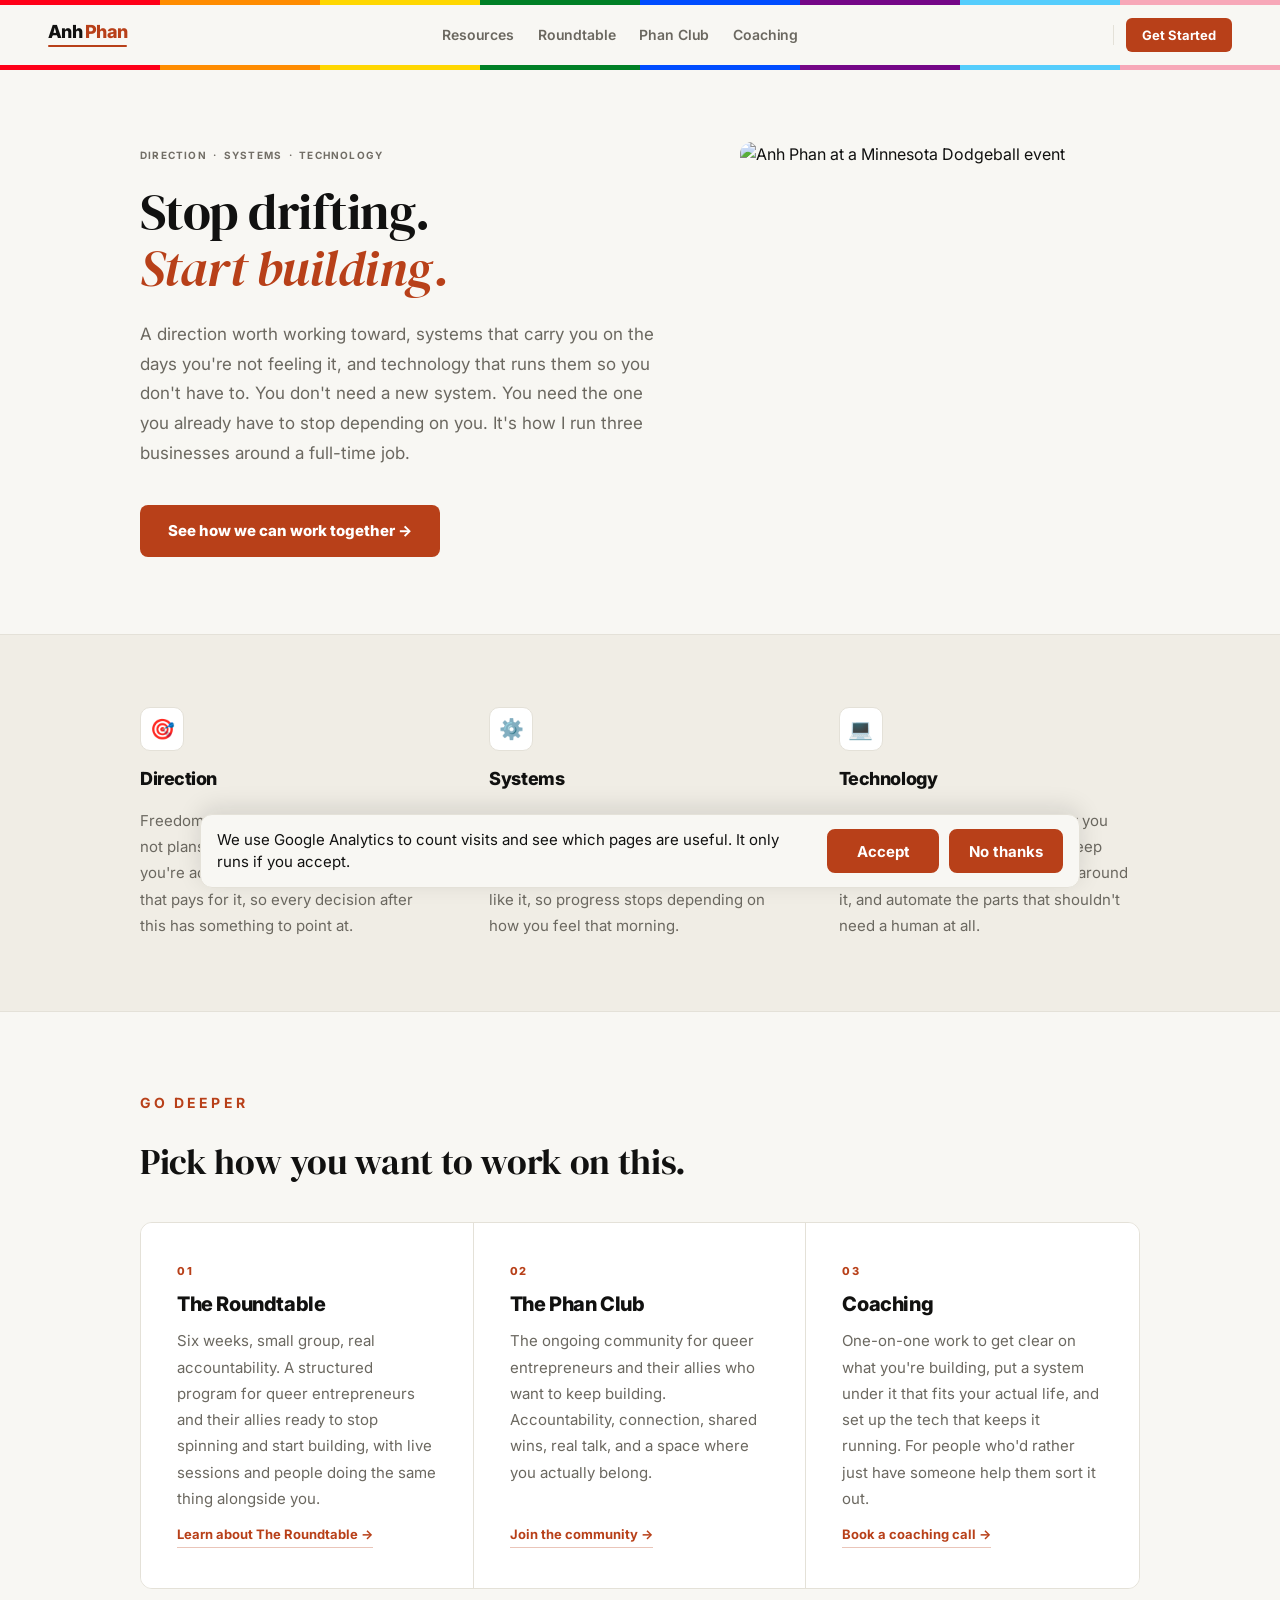
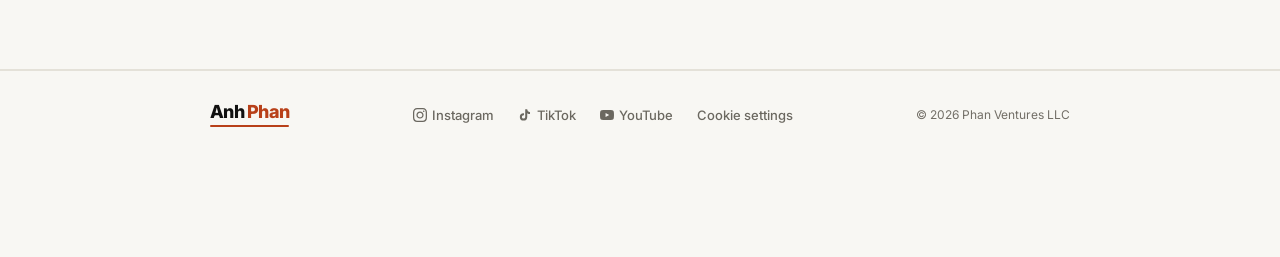
==== index.html @ 06c70fdd "Consent: remove Clarity, load GA4 only after Accept Co-Authored-By: Claude Opus 5.5 <noreply@anthrop" ====
<!DOCTYPE html>
<html lang="en">
<head>
  <meta charset="UTF-8">
  <meta name="viewport" content="width=device-width, initial-scale=1.0">
  <link rel="icon" href="/favicon.ico" sizes="any">
  <link rel="icon" type="image/png" sizes="32x32" href="/favicon-32.png">
  <link rel="icon" type="image/png" sizes="16x16" href="/favicon-16.png">
  <link rel="apple-touch-icon" href="/apple-touch-icon.png">
  <meta name="theme-color" content="#B84019">
  <title>Anh Phan · Direction, Systems & Technology</title>
  <link rel="canonical" href="https://mranhphan.com/">
  <meta name="description" content="Direction, systems, and technology that runs them for you. Not a new system to learn. The one you already have, finally running without you.">
  <link rel="preconnect" href="https://fonts.googleapis.com">
  <link rel="preconnect" href="https://fonts.gstatic.com" crossorigin>
  <link href="https://fonts.googleapis.com/css2?family=DM+Serif+Display:ital@0;1&family=Inter:ital,opsz,wght@0,14..32,400;0,14..32,500;0,14..32,600;0,14..32,700;0,14..32,800;0,14..32,900;1,14..32,400;1,14..32,700;1,14..32,800&display=swap" rel="stylesheet">
  <link rel="stylesheet" href="styles.css">
  <style>
    /* Hero: left-aligned, contained layout */
    .hero {
      padding: 72px 48px;
      text-align: left;
    }

    .hero-inner {
      max-width: 1000px;
      margin: 0 auto;
      display: grid;
      grid-template-columns: 1fr 400px;
      gap: 64px;
      align-items: center;
    }

    .hero-text {
      padding: 0;
      max-width: none;
      margin: 0;
      align-items: flex-start;
    }

    .hero-eyebrow {
      font-size: 10px;
      letter-spacing: 0.12em;
    }

    .hero-photo {
      width: auto;
      height: 420px;
      border-radius: 12px;
      border: none;
      margin: 0;
      overflow: hidden;
    }

    .hero-photo img {
      width: 100%;
      height: 100%;
      object-fit: cover;
      object-position: center top;
      display: block;
    }

    /* Lead section: left-aligned */
    .lead-section { background: #fff; }

    .lead-inner {
      max-width: 1000px;
      text-align: left;
    }

    .lead-inner h2 { margin-bottom: 12px; }

    .lead-form {
      max-width: 480px;
      margin: 0;
    }

    /* Offerings header: left-aligned */
    .preview-header { text-align: left; }

    @media (max-width: 960px) {
      .hero { padding: 52px 32px; }
      .hero-inner { grid-template-columns: 1fr; gap: 0; }
      .hero-photo { height: 320px; border-radius: 8px; order: -1; margin-bottom: 36px; }
    }

    @media (max-width: 640px) {
      .hero { padding: 40px 20px; }
      .hero-photo { height: 240px; }
    }
  </style>
  <!-- Google Analytics 4, loaded only after the visitor clicks Accept (consent.js). -->
  <script src="/consent.js" data-ga-id="G-S2TMKYNY6V" defer></script>
</head>
<body>
  <a class="skip-link" href="#main">Skip to main content</a>

  <div class="site-header">
    <div class="pride-stripe"></div>

  <!-- NAV -->
  <nav>
    <a href="/" class="nav-logo">
      <span class="nav-logo-name">Anh <span class="nav-logo-accent">Phan</span></span>
      <span class="nav-logo-bar"></span>
    </a>
    <input type="checkbox" id="nav-toggle" class="nav-toggle" aria-label="Toggle menu">
      <label for="nav-toggle" class="nav-burger" aria-hidden="true"><span></span><span></span><span></span></label>
      <div class="nav-links">
      <a href="/start-here" class="nav-link">Resources</a>
      <a href="/roundtable" class="nav-link">Roundtable</a>
      <a href="/phan-club" class="nav-link">Phan Club</a>
      <a href="/coaching" class="nav-link">Coaching</a>
    </div>
    <div class="nav-cta-wrapper">
      <div class="nav-divider"></div>
      <a href="#offerings" class="nav-login">Get Started</a>
    </div>
  </nav>
  <div class="pride-stripe"></div>
  </div><!-- /.site-header -->

  <main id="main" tabindex="-1">

  <!-- HERO -->
  <div class="hero" id="top">
    <div class="hero-inner">
      <div class="hero-text">
        <div class="hero-eyebrow">Direction &nbsp;·&nbsp; Systems &nbsp;·&nbsp; Technology</div>
        <h1 class="hero-belief">Stop drifting.<br><em>Start building.</em></h1>
        <p class="hero-sub">A direction worth working toward, systems that carry you on the days you're not feeling it, and technology that runs them so you don't have to. You don't need a new system. You need the one you already have to stop depending on you. It's how I run three businesses around a full-time job.</p>
        <a href="#offerings" class="hero-cta">See how we can work together →</a>
      </div>
      <div class="hero-photo">
        <img src="images/happyanh.jpg" alt="Anh Phan at a Minnesota Dodgeball event">
      </div>
    </div>
  </div>

  <!-- THREE PILLARS -->
  <div class="pillars-section">
    <div class="pillars-inner">
      <div class="pillar">
        <div class="pillar-icon">🎯</div>
        <h2>Direction</h2>
        <p>Freedom and fulfillment are outcomes, not plans. We start by naming the life you're actually building and the number that pays for it, so every decision after this has something to point at.</p>
      </div>
      <div class="pillar">
        <div class="pillar-icon">⚙️</div>
        <h2>Systems</h2>
        <p>Motivation is a bad engine. We build the routines, workflows, and tools that keep the plan moving on the days you don't feel like it, so progress stops depending on how you feel that morning.</p>
      </div>
      <div class="pillar">
        <div class="pillar-icon">💻</div>
        <h2>Technology</h2>
        <p>Technology should serve the way you already work, not replace it. We keep what's working, cut the tool bloat around it, and automate the parts that shouldn't need a human at all.</p>
      </div>
    </div>
  </div>

  <!-- LEAD MAGNET — REMOVED 2026-09-20 (security audit).
       The form here posted to action="#" with no JS handler, so on GitHub Pages
       every address submitted was silently discarded, under copy promising
       "Free. No spam. Unsubscribe any time." Worse, the guide it offered was
       never written: no PDF, no draft, nothing in the repo.

       Wiring it to VBOUT would have collected real addresses for something that
       cannot be sent. Same rule as never shipping a live Buy button before the
       product is deliverable.

       To bring it back once the guide exists: restore this block with a real
       VBOUT form action, and repoint the hero CTA above and start-here.html's
       interim CTA back at #system. The .lead-* CSS is left in styles.css for
       exactly that. -->

  <!-- OFFERINGS PREVIEW -->
  <div class="preview-section" id="offerings">
    <div class="preview-inner">
      <div class="preview-header">
        <span class="section-label">Go Deeper</span>
        <h2>Pick how you want to work on this.</h2>
      </div>
      <div class="preview-grid">

        <div class="preview-card">
          <span class="preview-num">01</span>
          <h3>The Roundtable</h3>
          <p>Six weeks, small group, real accountability. A structured program for queer entrepreneurs and their allies ready to stop spinning and start building, with live sessions and people doing the same thing alongside you.</p>
          <a href="/roundtable" class="preview-link">Learn about The Roundtable →</a>
        </div>

        <div class="preview-card">
          <span class="preview-num">02</span>
          <h3>The Phan Club</h3>
          <p>The ongoing community for queer entrepreneurs and their allies who want to keep building. Accountability, connection, shared wins, real talk, and a space where you actually belong.</p>
          <a href="/phan-club" class="preview-link">Join the community →</a>
        </div>

        <div class="preview-card">
          <span class="preview-num">03</span>
          <h3>Coaching</h3>
          <p>One-on-one work to get clear on what you're building, put a system under it that fits your actual life, and set up the tech that keeps it running. For people who'd rather just have someone help them sort it out.</p>
          <a href="/coaching" class="preview-link">Book a coaching call →</a>
        </div>

      </div>
    </div>
  </div>

  <!-- FOOTER -->
  </main>

  <footer>
    <div class="footer-inner">
      <a href="/" class="footer-logo nav-logo">
        <span class="nav-logo-name">Anh <span class="nav-logo-accent">Phan</span></span>
        <span class="nav-logo-bar"></span>
      </a>
      <div class="footer-links">
        <a href="https://www.instagram.com/mr_anhphan" target="_blank" class="footer-social">
          <svg viewBox="0 0 24 24" fill="currentColor" width="16" height="16"><path d="M12 2.163c3.204 0 3.584.012 4.85.07 3.252.148 4.771 1.691 4.919 4.919.058 1.265.069 1.645.069 4.849 0 3.205-.012 3.584-.069 4.849-.149 3.225-1.664 4.771-4.919 4.919-1.266.058-1.644.07-4.85.07-3.204 0-3.584-.012-4.849-.07-3.26-.149-4.771-1.699-4.919-4.92-.058-1.265-.07-1.644-.07-4.849 0-3.204.013-3.583.07-4.849.149-3.227 1.664-4.771 4.919-4.919 1.266-.057 1.645-.069 4.849-.069zm0-2.163c-3.259 0-3.667.014-4.947.072-4.358.2-6.78 2.618-6.98 6.98-.059 1.281-.073 1.689-.073 4.948 0 3.259.014 3.668.072 4.948.2 4.358 2.618 6.78 6.98 6.98 1.281.058 1.689.072 4.948.072 3.259 0 3.668-.014 4.948-.072 4.354-.2 6.782-2.618 6.979-6.98.059-1.28.073-1.689.073-4.948 0-3.259-.014-3.667-.072-4.947-.196-4.354-2.617-6.78-6.979-6.98-1.281-.059-1.69-.073-4.949-.073zm0 5.838c-3.403 0-6.162 2.759-6.162 6.162s2.759 6.163 6.162 6.163 6.162-2.759 6.162-6.163c0-3.403-2.759-6.162-6.162-6.162zm0 10.162c-2.209 0-4-1.79-4-4 0-2.209 1.791-4 4-4s4 1.791 4 4c0 2.21-1.791 4-4 4zm6.406-11.845c-.796 0-1.441.645-1.441 1.44s.645 1.44 1.441 1.44c.795 0 1.439-.645 1.439-1.44s-.644-1.44-1.439-1.44z"/></svg>
          Instagram
        </a>
        <a href="https://www.tiktok.com/@mr_anhphan" target="_blank" class="footer-social">
          <svg viewBox="0 0 24 24" fill="currentColor" width="16" height="16"><path d="M19.59 6.69a4.83 4.83 0 0 1-3.77-4.25V2h-3.45v13.67a2.89 2.89 0 0 1-2.88 2.5 2.89 2.89 0 0 1-2.89-2.89 2.89 2.89 0 0 1 2.89-2.89c.28 0 .54.04.79.1V9.01a6.27 6.27 0 0 0-.79-.05 6.34 6.34 0 0 0-6.34 6.34 6.34 6.34 0 0 0 6.34 6.34 6.34 6.34 0 0 0 6.33-6.34V8.95a8.16 8.16 0 0 0 4.77 1.52V7.02a4.85 4.85 0 0 1-1-.33z"/></svg>
          TikTok
        </a>
        <a href="https://www.youtube.com/@mr_anhphan" target="_blank" class="footer-social">
          <svg viewBox="0 0 24 24" fill="currentColor" width="16" height="16"><path d="M23.498 6.186a3.016 3.016 0 0 0-2.122-2.136C19.505 3.545 12 3.545 12 3.545s-7.505 0-9.377.505A3.017 3.017 0 0 0 .502 6.186C0 8.07 0 12 0 12s0 3.93.502 5.814a3.016 3.016 0 0 0 2.122 2.136c1.871.505 9.376.505 9.376.505s7.505 0 9.377-.505a3.015 3.015 0 0 0 2.122-2.136C24 15.93 24 12 24 12s0-3.93-.502-5.814zM9.545 15.568V8.432L15.818 12l-6.273 3.568z"/></svg>
          YouTube
        </a>
        <button type="button" class="footer-social cookie-link" data-pv-cookie-settings hidden>Cookie settings</button>
      </div>
      <div class="footer-copy">&copy; 2026 Phan Ventures LLC</div>
    </div>
  </footer>

</body>
</html>
---- styles.css ----
*, *::before, *::after { box-sizing: border-box; margin: 0; padding: 0; }
html { scroll-behavior: smooth; }

:root {
  /* ── Primary — Orange Red ── */
  --fire-tint:   #F9D5C8;
  --fire-light:  #F4A989;
  --accent:      #B84019;  /* Fire — primary accent. Darkened from #E04E1F,
                             which was 3.71:1 as text and 3.98:1 behind white. */
  --fire-dark:   #B03A12;
  /* ── Secondary — Deep Navy ── */
  --navy-tint:   #D0D9EA;
  --navy-pale:   #7A9CC8;
  --navy-mid:    #2D4070;
  --navy:        #1B2A4A;
  --navy-deep:   #0F1A2E;
  /* ── Neutrals ── */
  --text:        #111110;  /* Ink */
  --charcoal:    #2A2928;
  --text-muted:  #6B6860;  /* Dusk */
  --text-light:  #726E66;  /* Fog. Darkened from #9C9890, which was 2.68:1 on
                             the canvas and 2.87:1 on white. Still lighter than
                             --text-muted, so the tonal steps survive. */
  --border:      #E4E1D8;  /* Parchment */
  --linen:       #F0EDE5;
  --bg:          #F8F7F3;  /* Canvas */
  /* ── Dark mode ── */
  --dark-bg:     #0F0F0E;
  --dark-card:   #1A1A19;
  --dark-raised: #242422;
  --dark-border: #2E2E2C;
  /* ── Pride ── */
  --pride-gradient: linear-gradient(
    to right,
    #FF0018 0%,    #FF0018 12.5%,
    #FF8C00 12.5%, #FF8C00 25%,
    #FFD700 25%,   #FFD700 37.5%,
    #008026 37.5%, #008026 50%,
    #004DFF 50%,   #004DFF 62.5%,
    #750787 62.5%, #750787 75%,
    #55CDFC 75%,   #55CDFC 87.5%,
    #F7A8B8 87.5%, #F7A8B8 100%
  );
}

body {
  font-family: 'Inter', sans-serif;
  background: var(--bg);
  color: var(--text);
  line-height: 1.6;
  -webkit-font-smoothing: antialiased;
}

h1, h2 { font-family: 'DM Serif Display', serif; font-weight: 400; }

a { color: inherit; text-decoration: none; }
img { display: block; max-width: 100%; }

/* ── PRIDE STRIPE ── */
.pride-stripe { height: 5px; background: var(--pride-gradient); }

/* ── SITE HEADER ── */
.site-header {
  position: fixed;
  top: 0;
  left: 0;
  right: 0;
  z-index: 100;
  background: var(--bg);
}

/* ── NAV ── */
nav {
  display: flex;
  align-items: center;
  justify-content: space-between;
  padding: 0 48px;
  height: 60px;
  background: var(--bg);
}

body { padding-top: 70px; }

.nav-logo {
  display: flex;
  flex-direction: column;
  align-items: flex-start;
  line-height: 1;
  gap: 0;
}
.nav-logo-name {
  font-size: 18px;
  font-weight: 800;
  letter-spacing: -0.04em;
  font-family: 'Inter', sans-serif;
}
.nav-logo-accent { color: var(--accent); }
.nav-logo-bar {
  display: block;
  height: 2px;
  width: 100%;
  background: var(--accent);
  border-radius: 1px;
  margin-top: 4px;
}

.nav-links {
  display: flex;
  align-items: center;
  gap: 24px;
}

.nav-link {
  font-size: 14px;
  font-weight: 600;
  color: var(--text-muted);
  transition: color 0.2s;
  letter-spacing: -0.01em;
}
.nav-link:hover { color: var(--text); }

.nav-divider { width: 1px; height: 20px; background: var(--border); }

.nav-login {
  font-size: 13px;
  font-weight: 700;
  color: #fff;
  background: var(--accent);
  padding: 7px 16px;
  border-radius: 6px;
  transition: opacity 0.2s;
}
.nav-login:hover { opacity: 0.88; }

.nav-cta-wrapper { display: flex; align-items: center; gap: 12px; }

/* ── HERO (HOMEPAGE) ── */
.hero {
  padding: 80px 48px 88px;
  border-bottom: 1px solid var(--border);
  background: var(--bg);
  text-align: center;
}

.hero-text {
  max-width: 680px;
  margin: 0 auto;
  display: flex;
  flex-direction: column;
  align-items: center;
}

.hero-photo {
  width: 160px;
  height: 160px;
  border-radius: 50%;
  overflow: hidden;
  margin: 0 auto 36px;
  border: 3px solid var(--border);
}

.hero-photo img {
  width: 100%;
  height: 100%;
  object-fit: cover;
  object-position: center top;
  display: block;
}

.hero-eyebrow {
  font-size: 12px;
  font-weight: 700;
  letter-spacing: 0.18em;
  text-transform: uppercase;
  color: var(--text-light);
  margin-bottom: 20px;
}

.hero-belief {
  font-family: 'DM Serif Display', serif;
  font-size: clamp(32px, 4vw, 54px);
  font-weight: 400;
  letter-spacing: -0.01em;
  line-height: 1.1;
  margin-bottom: 24px;
  color: var(--text);
}

.hero-belief em {
  font-style: italic;
  color: var(--accent);
}

.hero-sub {
  font-size: 17px;
  color: var(--text-muted);
  line-height: 1.75;
  margin-bottom: 36px;
}

.hero-cta {
  display: inline-flex;
  align-items: center;
  background: var(--accent);
  color: #fff;
  font-family: 'Inter', sans-serif;
  font-size: 15px;
  font-weight: 800;
  padding: 14px 28px;
  border-radius: 8px;
  transition: opacity 0.2s;
  width: fit-content;
}
.hero-cta:hover { opacity: 0.88; }

/* ── STORY MICRO ── */
.story-micro {
  padding: 48px 48px;
  border-bottom: 1px solid var(--border);
  background: var(--bg);
}

.story-micro-inner {
  max-width: 680px;
  margin: 0 auto;
  text-align: center;
}

.story-micro-inner p {
  font-size: 17px;
  color: var(--text-muted);
  line-height: 1.8;
}

.story-micro-inner em { font-style: italic; color: var(--text); }

/* ── LEAD MAGNET ── */
.lead-section {
  padding: 80px 48px;
  background: #fff;
  border-bottom: 1px solid var(--border);
}

.lead-inner {
  max-width: 640px;
  margin: 0 auto;
  text-align: center;
}

.lead-inner .section-label { margin-bottom: 20px; }

.lead-inner h2 {
  font-family: 'DM Serif Display', serif;
  font-size: clamp(28px, 3vw, 42px);
  font-weight: 400;
  letter-spacing: -0.01em;
  line-height: 1.1;
  margin-bottom: 16px;
}

.lead-inner .lead-sub {
  font-size: 16px;
  color: var(--text-muted);
  line-height: 1.75;
  margin-bottom: 32px;
}

.lead-form {
  display: flex;
  gap: 8px;
  max-width: 480px;
  margin: 0 auto;
}

.lead-form input[type="email"] {
  flex: 1;
  font-family: 'Inter', sans-serif;
  font-size: 15px;
  font-weight: 500;
  color: var(--text);
  background: var(--bg);
  border: 1.5px solid var(--border);
  border-radius: 8px;
  padding: 12px 16px;
  outline: none;
  transition: border-color 0.2s;
}
.lead-form input[type="email"]::placeholder { color: var(--text-light); }
.lead-form input[type="email"]:focus { border-color: var(--accent); }

.lead-form button {
  font-family: 'Inter', sans-serif;
  font-size: 14px;
  font-weight: 800;
  color: #fff;
  background: var(--accent);
  border: none;
  border-radius: 8px;
  padding: 12px 20px;
  cursor: pointer;
  white-space: nowrap;
  transition: opacity 0.2s;
}
.lead-form button:hover { opacity: 0.88; }

.lead-note {
  font-size: 12px;
  color: var(--text-light);
  margin-top: 12px;
}

/* ── OFFERINGS PREVIEW ── */
.preview-section {
  padding: 80px 48px;
  border-bottom: 1px solid var(--border);
  background: var(--bg);
}

.preview-inner { max-width: 1000px; margin: 0 auto; }

.preview-header { margin-bottom: 40px; text-align: center; }

.preview-header h2 {
  font-family: 'DM Serif Display', serif;
  font-size: clamp(26px, 2.8vw, 38px);
  font-weight: 400;
  letter-spacing: -0.01em;
  line-height: 1.1;
}

.preview-grid {
  display: grid;
  grid-template-columns: 1fr 1fr 1fr;
  border: 1px solid var(--border);
  border-radius: 12px;
  overflow: hidden;
}

.preview-card {
  padding: 40px 36px;
  border-right: 1px solid var(--border);
  display: flex;
  flex-direction: column;
  gap: 12px;
  background: #fff;
}

.preview-card:last-child { border-right: none; }

.preview-num {
  font-size: 11px;
  font-weight: 800;
  color: var(--accent);
  letter-spacing: 0.15em;
  text-transform: uppercase;
}

.preview-card h3 {
  font-size: 20px;
  font-weight: 800;
  letter-spacing: -0.02em;
  line-height: 1.2;
}

.preview-card p {
  font-size: 15px;
  color: var(--text-muted);
  line-height: 1.75;
  flex: 1;
}

.preview-link {
  display: inline-block;
  font-size: 13px;
  font-weight: 700;
  color: var(--accent);
  border-bottom: 1px solid rgba(184, 64, 25, 0.3);
  padding-bottom: 2px;
  width: fit-content;
  transition: opacity 0.2s;
}
.preview-link:hover { opacity: 0.75; }

/* ── PILLARS ── */
.pillars-section {
  padding: 72px 48px;
  background: var(--linen);
  border-bottom: 1px solid var(--border);
}

.pillars-inner {
  max-width: 1000px;
  margin: 0 auto;
  display: grid;
  grid-template-columns: 1fr 1fr 1fr;
  gap: 48px;
}

.pillar { display: flex; flex-direction: column; gap: 14px; }

.pillar-icon {
  width: 44px;
  height: 44px;
  border-radius: 10px;
  background: #fff;
  border: 1px solid var(--border);
  display: flex;
  align-items: center;
  justify-content: center;
  font-size: 20px;
  flex-shrink: 0;
}

.pillar h2 {
  font-family: 'Inter', sans-serif;
  font-size: 18px;
  font-weight: 800;
  letter-spacing: -0.025em;
  color: var(--text);
}

.pillar p {
  font-size: 15px;
  color: var(--text-muted);
  line-height: 1.75;
}

/* ── STATS STRIP ── */
.story-stats {
  border-top: 1px solid var(--border);
  display: grid;
  grid-template-columns: repeat(4, 1fr);
}

.story-stat {
  padding: 48px 40px;
  border-right: 1px solid var(--border);
}

.story-stat:last-child { border-right: none; }

.section-label {
  font-size: 14px;
  font-weight: 700;
  letter-spacing: 0.22em;
  text-transform: uppercase;
  color: var(--accent);
  margin-bottom: 28px;
  display: block;
}

.story-text h2 {
  font-size: clamp(26px, 3vw, 36px);
  font-weight: 900;
  letter-spacing: -0.03em;
  line-height: 1.1;
  margin-bottom: 24px;
}

.story-text p {
  font-size: 16px;
  color: var(--text-muted);
  line-height: 1.75;
  margin-bottom: 12px;
}

.story-text p:last-of-type { margin-bottom: 0; }
.story-text em { font-style: italic; color: var(--text); }

.fact-num {
  font-size: 48px;
  font-weight: 900;
  letter-spacing: -0.05em;
  line-height: 1;
  color: var(--text);
}

.fact-label {
  font-size: 13px;
  color: var(--text-muted);
  font-weight: 500;
  line-height: 1.4;
  max-width: 200px;
  margin-top: 6px;
}


/* ── FOOTER ── */
footer { border-top: 1px solid var(--border); padding: 32px 48px; }

.footer-inner {
  max-width: 860px;
  margin: 0 auto;
  display: flex;
  align-items: center;
  justify-content: space-between;
  gap: 20px;
  flex-wrap: wrap;
}

.footer-logo { font-size: 18px; font-weight: 900; letter-spacing: -0.025em; }

.footer-links { display: flex; gap: 24px; flex-wrap: wrap; align-items: center; }

.footer-links a {
  display: flex;
  align-items: center;
  gap: 5px;
  font-size: 13px;
  color: var(--text-muted);
  font-weight: 500;
  transition: color 0.2s;
}
.footer-links a:hover { color: var(--text); }
.footer-links svg { width: 14px; height: 14px; flex-shrink: 0; }

.footer-copy { font-size: 12px; color: var(--text-light); }

.footer-social {
  display: inline-flex;
  align-items: center;
  gap: 6px;
  font-size: 13px;
  color: var(--text-muted);
  font-weight: 500;
  transition: color 0.2s;
}
.footer-social:hover { color: var(--text); }
.cookie-link { background: none; border: 0; padding: 0; font: inherit; font-size: 13px; font-weight: 500; color: var(--text-muted); cursor: pointer; }
.cookie-link[hidden] { display: none; }
.cookie-link:hover { color: var(--text); }
.cookie-link:focus-visible { outline: 3px solid var(--accent); outline-offset: 3px; border-radius: 3px; }

/* ── RESPONSIVE ── */
@media (max-width: 1080px) {
}

@media (max-width: 960px) {
  .story-stats { grid-template-columns: 1fr 1fr; }
  .story-stat { border-right: none; border-bottom: 1px solid var(--border); }

  .hero { padding: 60px 32px 68px; }
  .story-micro { padding: 40px 32px; }
  .lead-section { padding: 60px 24px; }
  .preview-section { padding: 60px 24px; }
  .preview-grid { grid-template-columns: 1fr; }
  .preview-card { border-right: none; border-bottom: 1px solid var(--border); }
  .preview-card:last-child { border-bottom: none; }
  .pillars-section { padding: 56px 32px; }
  .pillars-inner { grid-template-columns: 1fr; gap: 32px; }

  nav { padding: 0 24px; }
  .nav-links { gap: 20px; }
  footer { padding: 28px 24px; }
}

@media (max-width: 640px) {
  nav { padding: 0 20px; }
  .nav-links { gap: 14px; }
  .nav-link { font-size: 13px; }

  .story-stats { grid-template-columns: 1fr 1fr; }
  .story-stat { padding: 32px 20px; }

  .hero { padding: 52px 20px 60px; }
  .hero-belief { font-size: 26px; }
  .story-micro { padding: 32px 20px; }
  .lead-section { padding: 52px 20px; }
  .lead-form { flex-direction: column; }
  .lead-form button { width: 100%; }
  .preview-section { padding: 52px 20px; }
  .preview-card { padding: 32px 24px; }

  footer { padding: 28px 20px; }
  .footer-inner { flex-direction: column; align-items: flex-start; gap: 16px; }
  .footer-social-label { display: none; }
  .footer-links { gap: 16px; }
}

@media (max-width: 400px) {
  .fact-num { font-size: 36px; }
}

/* ── MOBILE NAV (CSS-only hamburger) ── */
.nav-toggle { position: absolute; opacity: 0; width: 0; height: 0; pointer-events: none; }
.nav-burger { display: none; }

@media (max-width: 768px) {
  nav { position: relative; gap: 12px; }
  .nav-logo { margin-right: auto; }

  .nav-burger {
    display: flex;
    flex-direction: column;
    justify-content: center;
    gap: 5px;
    width: 30px;
    height: 30px;
    order: 3;
    cursor: pointer;
    flex: none;
  }
  .nav-burger span {
    display: block;
    width: 22px;
    height: 2px;
    background: var(--text);
    border-radius: 2px;
    transition: transform 0.2s ease, opacity 0.2s ease;
  }
  .nav-toggle:checked ~ .nav-burger span:nth-child(1) { transform: translateY(7px) rotate(45deg); }
  .nav-toggle:checked ~ .nav-burger span:nth-child(2) { opacity: 0; }
  .nav-toggle:checked ~ .nav-burger span:nth-child(3) { transform: translateY(-7px) rotate(-45deg); }

  .nav-cta-wrapper { order: 2; }
  .nav-divider { display: none; }

  .nav-links {
    position: absolute;
    top: 100%;
    left: 0;
    right: 0;
    flex-direction: column;
    align-items: stretch;
    gap: 0;
    background: var(--bg);
    border-bottom: 1px solid var(--border);
    box-shadow: 0 10px 24px rgba(0, 0, 0, 0.08);
    padding: 4px 0;
    display: none;
  }
  .nav-toggle:checked ~ .nav-links { display: flex; }
  .nav-links .nav-link {
    padding: 14px 24px;
    font-size: 15px;
    color: var(--text);
    border-bottom: 1px solid var(--border);
  }
  .nav-links .nav-link:last-child { border-bottom: none; }
}

/* Accessibility: skip link and focus visibility.
   The skip link is the first tab stop and is offscreen until focused.
   White on --navy is 14.22:1. */
.skip-link {
  position: absolute;
  left: -9999px;
  top: 0;
  z-index: 9999;
  background: var(--navy);
  color: #fff;
  font-family: 'Inter', sans-serif;
  font-size: 14px;
  font-weight: 700;
  padding: 12px 20px;
  border-radius: 0 0 8px 0;
  text-decoration: none;
}
.skip-link:focus {
  left: 0;
}
main:focus { outline: none; }

/* .nav-toggle is a 0x0 opacity:0 checkbox, so its own focus ring has nothing
   to draw on. Put the ring on the visible burger instead. */
.nav-toggle:focus-visible + .nav-burger {
  outline: 3px solid var(--accent);
  outline-offset: 3px;
  border-radius: 3px;
}
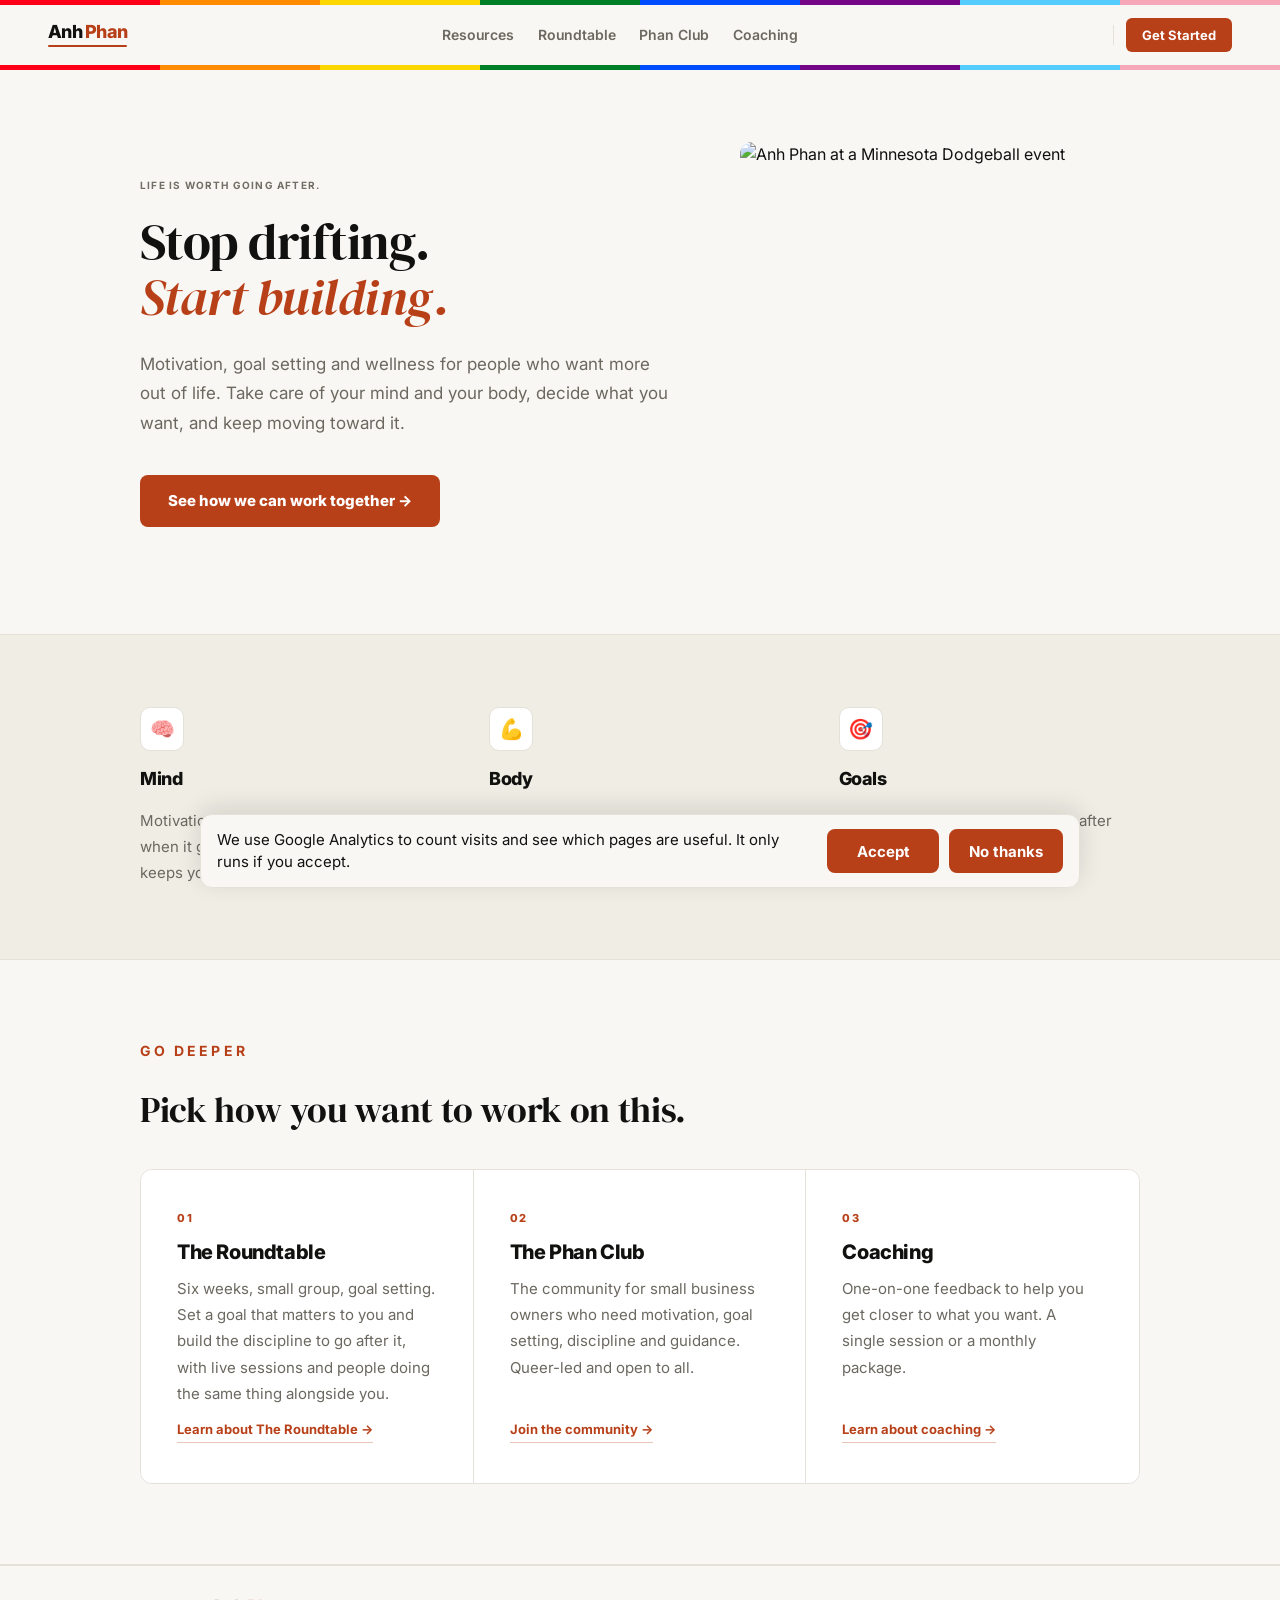
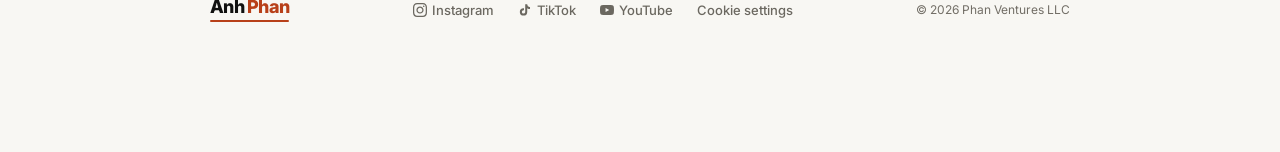
==== commit 9762b377: "Reposition around "Life is worth going after." Mind / Body / Goals replace Direction / Systems / Tec" ====
--- a/index.html
+++ b/index.html
@@ -8,9 +8,9 @@
   <link rel="icon" type="image/png" sizes="16x16" href="/favicon-16.png">
   <link rel="apple-touch-icon" href="/apple-touch-icon.png">
   <meta name="theme-color" content="#B84019">
-  <title>Anh Phan · Direction, Systems & Technology</title>
+  <title>Anh Phan · Life is worth going after</title>
   <link rel="canonical" href="https://mranhphan.com/">
-  <meta name="description" content="Direction, systems, and technology that runs them for you. Not a new system to learn. The one you already have, finally running without you.">
+  <meta name="description" content="Motivation, goal setting and wellness from Anh Phan. Take care of your mind and body, and go after what you want.">
   <link rel="preconnect" href="https://fonts.googleapis.com">
   <link rel="preconnect" href="https://fonts.gstatic.com" crossorigin>
   <link href="https://fonts.googleapis.com/css2?family=DM+Serif+Display:ital@0;1&family=Inter:ital,opsz,wght@0,14..32,400;0,14..32,500;0,14..32,600;0,14..32,700;0,14..32,800;0,14..32,900;1,14..32,400;1,14..32,700;1,14..32,800&display=swap" rel="stylesheet">
@@ -126,9 +126,9 @@
   <div class="hero" id="top">
     <div class="hero-inner">
       <div class="hero-text">
-        <div class="hero-eyebrow">Direction &nbsp;·&nbsp; Systems &nbsp;·&nbsp; Technology</div>
+        <div class="hero-eyebrow">Life is worth going after.</div>
         <h1 class="hero-belief">Stop drifting.<br><em>Start building.</em></h1>
-        <p class="hero-sub">A direction worth working toward, systems that carry you on the days you're not feeling it, and technology that runs them so you don't have to. You don't need a new system. You need the one you already have to stop depending on you. It's how I run three businesses around a full-time job.</p>
+        <p class="hero-sub">Motivation, goal setting and wellness for people who want more out of life. Take care of your mind and your body, decide what you want, and keep moving toward it.</p>
         <a href="#offerings" class="hero-cta">See how we can work together →</a>
       </div>
       <div class="hero-photo">
@@ -141,19 +141,19 @@
   <div class="pillars-section">
     <div class="pillars-inner">
       <div class="pillar">
+        <div class="pillar-icon">🧠</div>
+        <h2>Mind</h2>
+        <p>Motivation, mindset and staying steady when it gets hard. The inner work that keeps you going.</p>
+      </div>
+      <div class="pillar">
+        <div class="pillar-icon">💪</div>
+        <h2>Body</h2>
+        <p>Training, health and well-being. Being in good shape for the life you want to live.</p>
+      </div>
+      <div class="pillar">
         <div class="pillar-icon">🎯</div>
-        <h2>Direction</h2>
-        <p>Freedom and fulfillment are outcomes, not plans. We start by naming the life you're actually building and the number that pays for it, so every decision after this has something to point at.</p>
-      </div>
-      <div class="pillar">
-        <div class="pillar-icon">⚙️</div>
-        <h2>Systems</h2>
-        <p>Motivation is a bad engine. We build the routines, workflows, and tools that keep the plan moving on the days you don't feel like it, so progress stops depending on how you feel that morning.</p>
-      </div>
-      <div class="pillar">
-        <div class="pillar-icon">💻</div>
-        <h2>Technology</h2>
-        <p>Technology should serve the way you already work, not replace it. We keep what's working, cut the tool bloat around it, and automate the parts that shouldn't need a human at all.</p>
+        <h2>Goals</h2>
+        <p>Goal setting, discipline and going after what you want, one step at a time.</p>
       </div>
     </div>
   </div>
@@ -185,22 +185,22 @@
         <div class="preview-card">
           <span class="preview-num">01</span>
           <h3>The Roundtable</h3>
-          <p>Six weeks, small group, real accountability. A structured program for queer entrepreneurs and their allies ready to stop spinning and start building, with live sessions and people doing the same thing alongside you.</p>
+          <p>Six weeks, small group, goal setting. Set a goal that matters to you and build the discipline to go after it, with live sessions and people doing the same thing alongside you.</p>
           <a href="/roundtable" class="preview-link">Learn about The Roundtable →</a>
         </div>
 
         <div class="preview-card">
           <span class="preview-num">02</span>
           <h3>The Phan Club</h3>
-          <p>The ongoing community for queer entrepreneurs and their allies who want to keep building. Accountability, connection, shared wins, real talk, and a space where you actually belong.</p>
+          <p>The community for small business owners who need motivation, goal setting, discipline and guidance. Queer-led and open to all.</p>
           <a href="/phan-club" class="preview-link">Join the community →</a>
         </div>
 
         <div class="preview-card">
           <span class="preview-num">03</span>
           <h3>Coaching</h3>
-          <p>One-on-one work to get clear on what you're building, put a system under it that fits your actual life, and set up the tech that keeps it running. For people who'd rather just have someone help them sort it out.</p>
-          <a href="/coaching" class="preview-link">Book a coaching call →</a>
+          <p>One-on-one feedback to help you get closer to what you want. A single session or a monthly package.</p>
+          <a href="/coaching" class="preview-link">Learn about coaching →</a>
         </div>
 
       </div>
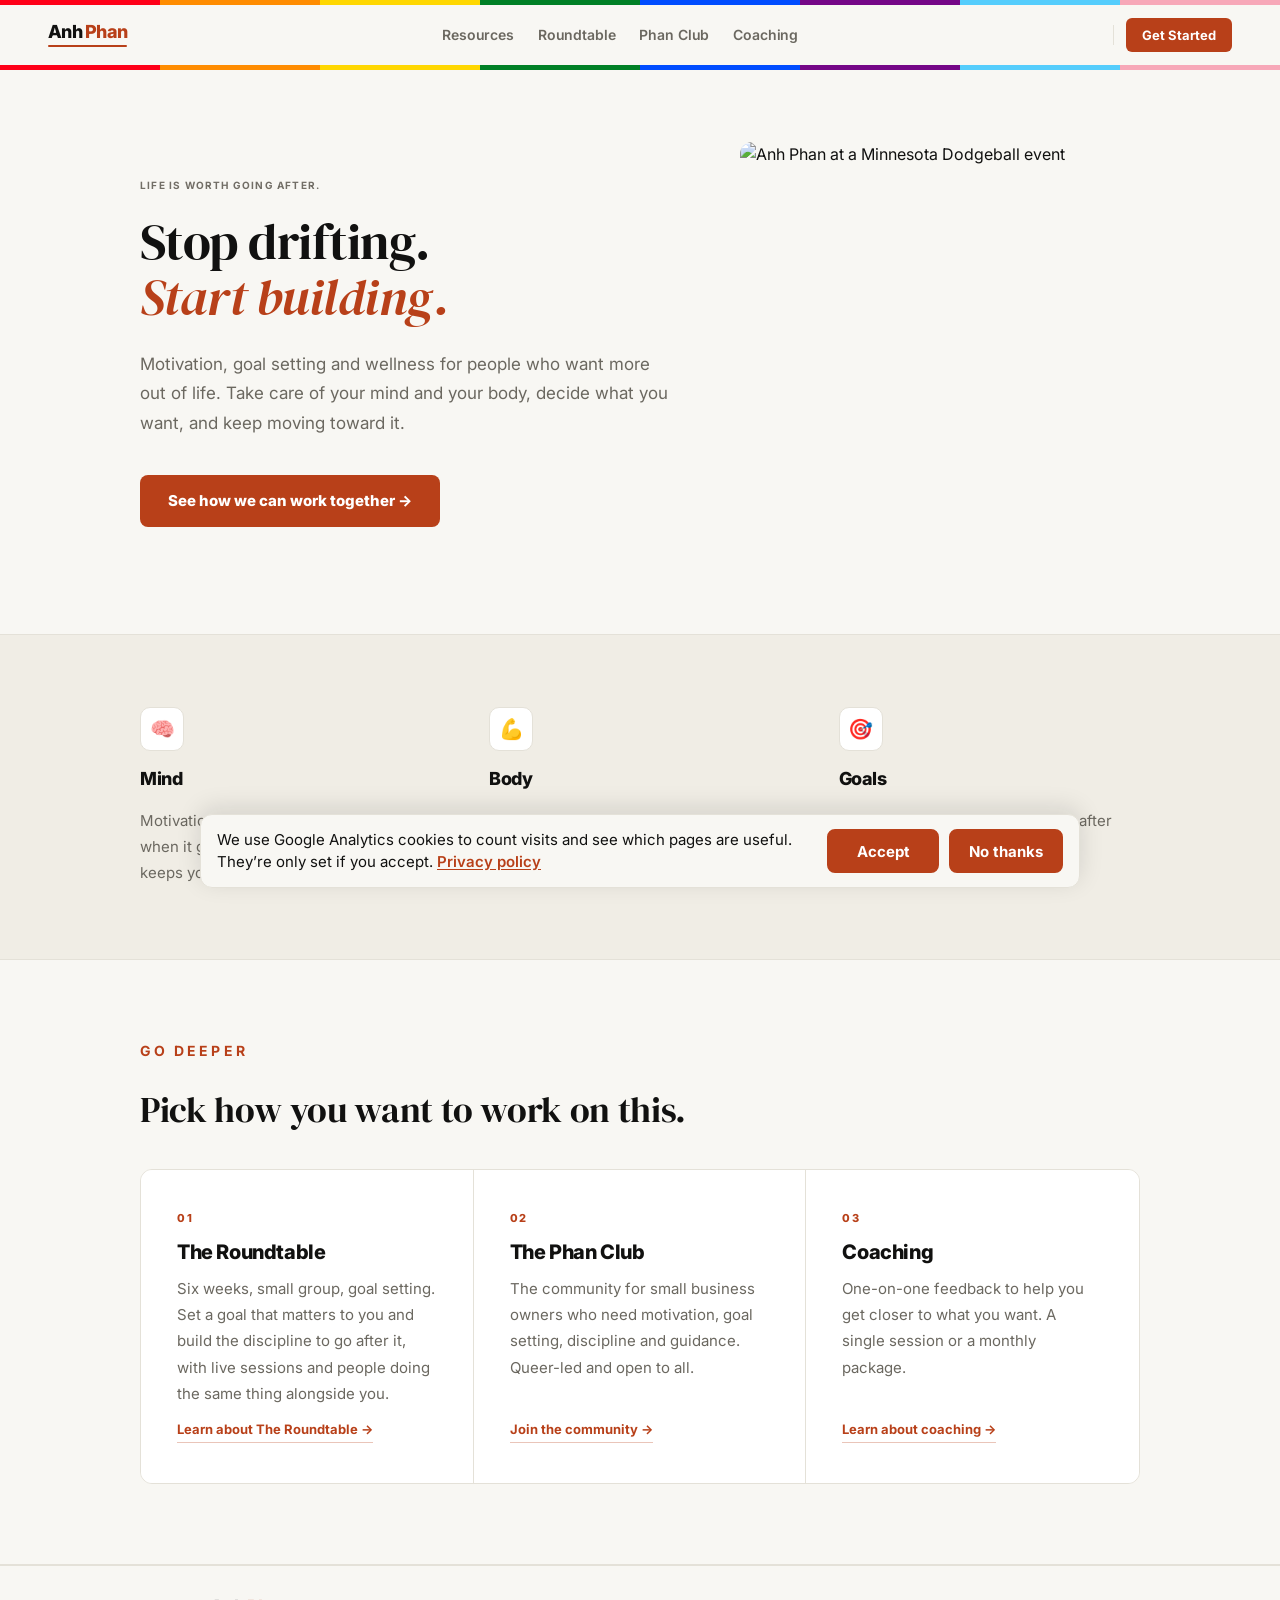
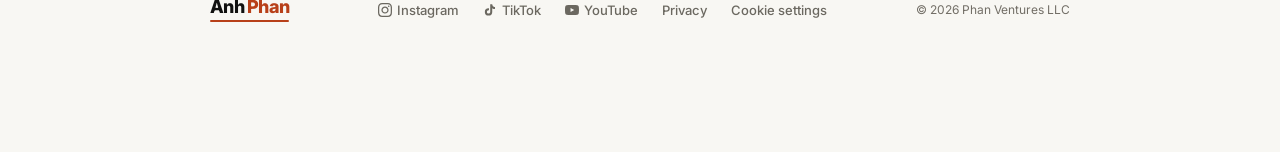
==== commit 65484fb2: "Privacy page for mranhphan.com, linked from every footer and the consent banner Drafted from the sit" ====
--- a/index.html
+++ b/index.html
@@ -90,7 +90,7 @@
     }
   </style>
   <!-- Google Analytics 4, loaded only after the visitor clicks Accept (consent.js). -->
-  <script src="/consent.js" data-ga-id="G-S2TMKYNY6V" defer></script>
+  <script src="/consent.js" data-ga-id="G-S2TMKYNY6V" data-privacy-href="/privacy" defer></script>
 </head>
 <body>
   <a class="skip-link" href="#main">Skip to main content</a>
@@ -229,6 +229,7 @@
           <svg viewBox="0 0 24 24" fill="currentColor" width="16" height="16"><path d="M23.498 6.186a3.016 3.016 0 0 0-2.122-2.136C19.505 3.545 12 3.545 12 3.545s-7.505 0-9.377.505A3.017 3.017 0 0 0 .502 6.186C0 8.07 0 12 0 12s0 3.93.502 5.814a3.016 3.016 0 0 0 2.122 2.136c1.871.505 9.376.505 9.376.505s7.505 0 9.377-.505a3.015 3.015 0 0 0 2.122-2.136C24 15.93 24 12 24 12s0-3.93-.502-5.814zM9.545 15.568V8.432L15.818 12l-6.273 3.568z"/></svg>
           YouTube
         </a>
+        <a href="/privacy" class="footer-social">Privacy</a>
         <button type="button" class="footer-social cookie-link" data-pv-cookie-settings hidden>Cookie settings</button>
       </div>
       <div class="footer-copy">&copy; 2026 Phan Ventures LLC</div>
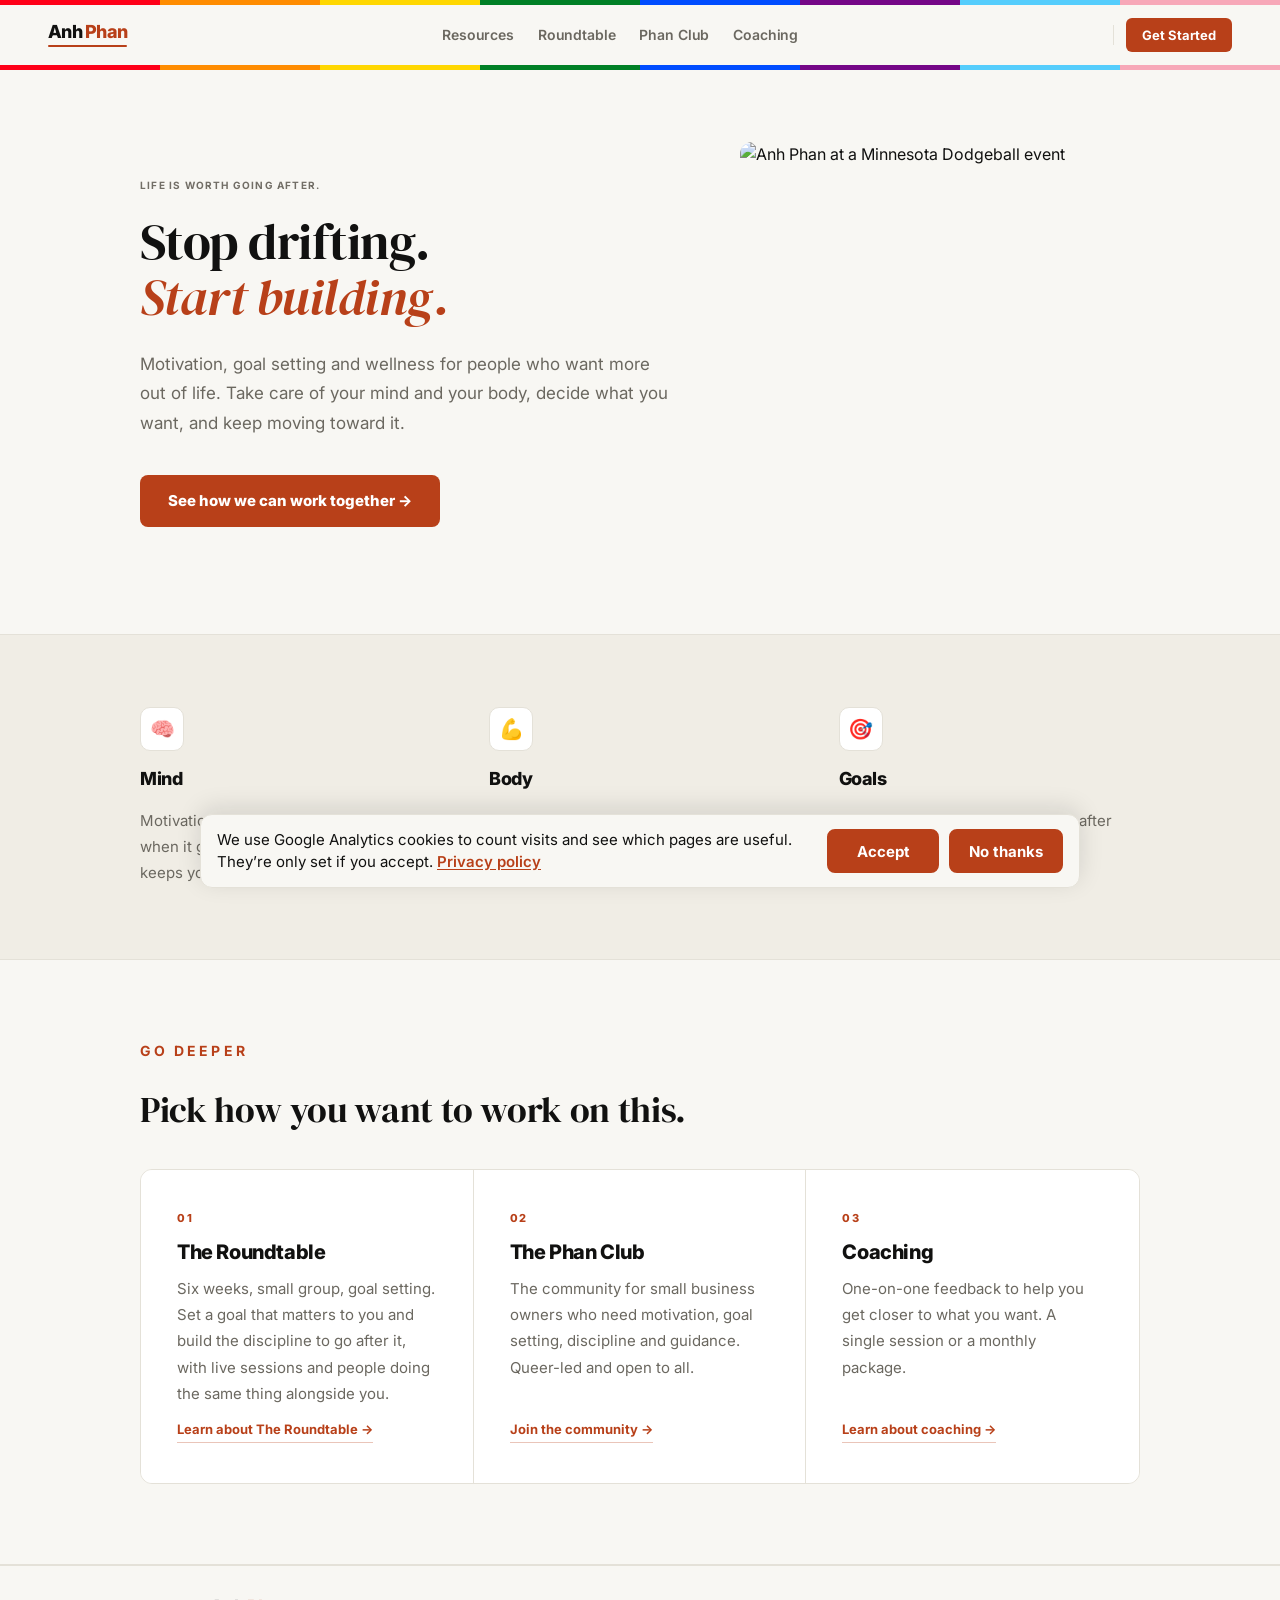
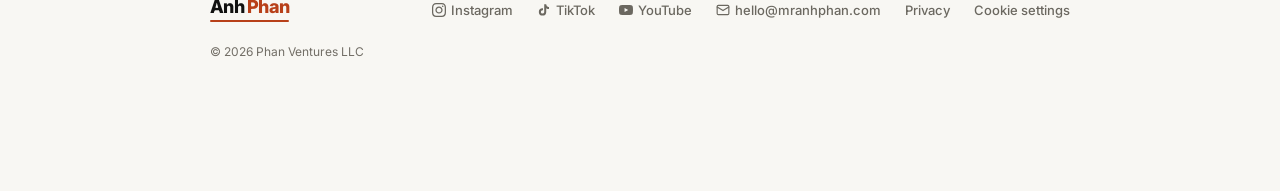
==== commit 5846e796: "Footer: hello@mranhphan.com contact link on every page TikTok and Instagram bios now send people to " ====
--- a/index.html
+++ b/index.html
@@ -229,6 +229,10 @@
           <svg viewBox="0 0 24 24" fill="currentColor" width="16" height="16"><path d="M23.498 6.186a3.016 3.016 0 0 0-2.122-2.136C19.505 3.545 12 3.545 12 3.545s-7.505 0-9.377.505A3.017 3.017 0 0 0 .502 6.186C0 8.07 0 12 0 12s0 3.93.502 5.814a3.016 3.016 0 0 0 2.122 2.136c1.871.505 9.376.505 9.376.505s7.505 0 9.377-.505a3.015 3.015 0 0 0 2.122-2.136C24 15.93 24 12 24 12s0-3.93-.502-5.814zM9.545 15.568V8.432L15.818 12l-6.273 3.568z"/></svg>
           YouTube
         </a>
+        <a href="mailto:hello@mranhphan.com" class="footer-social">
+          <svg viewBox="0 0 24 24" fill="none" stroke="currentColor" stroke-width="2" stroke-linecap="round" stroke-linejoin="round" width="16" height="16" aria-hidden="true"><rect x="2" y="4" width="20" height="16" rx="2"/><path d="m22 7-10 6L2 7"/></svg>
+          hello@mranhphan.com
+        </a>
         <a href="/privacy" class="footer-social">Privacy</a>
         <button type="button" class="footer-social cookie-link" data-pv-cookie-settings hidden>Cookie settings</button>
       </div>
